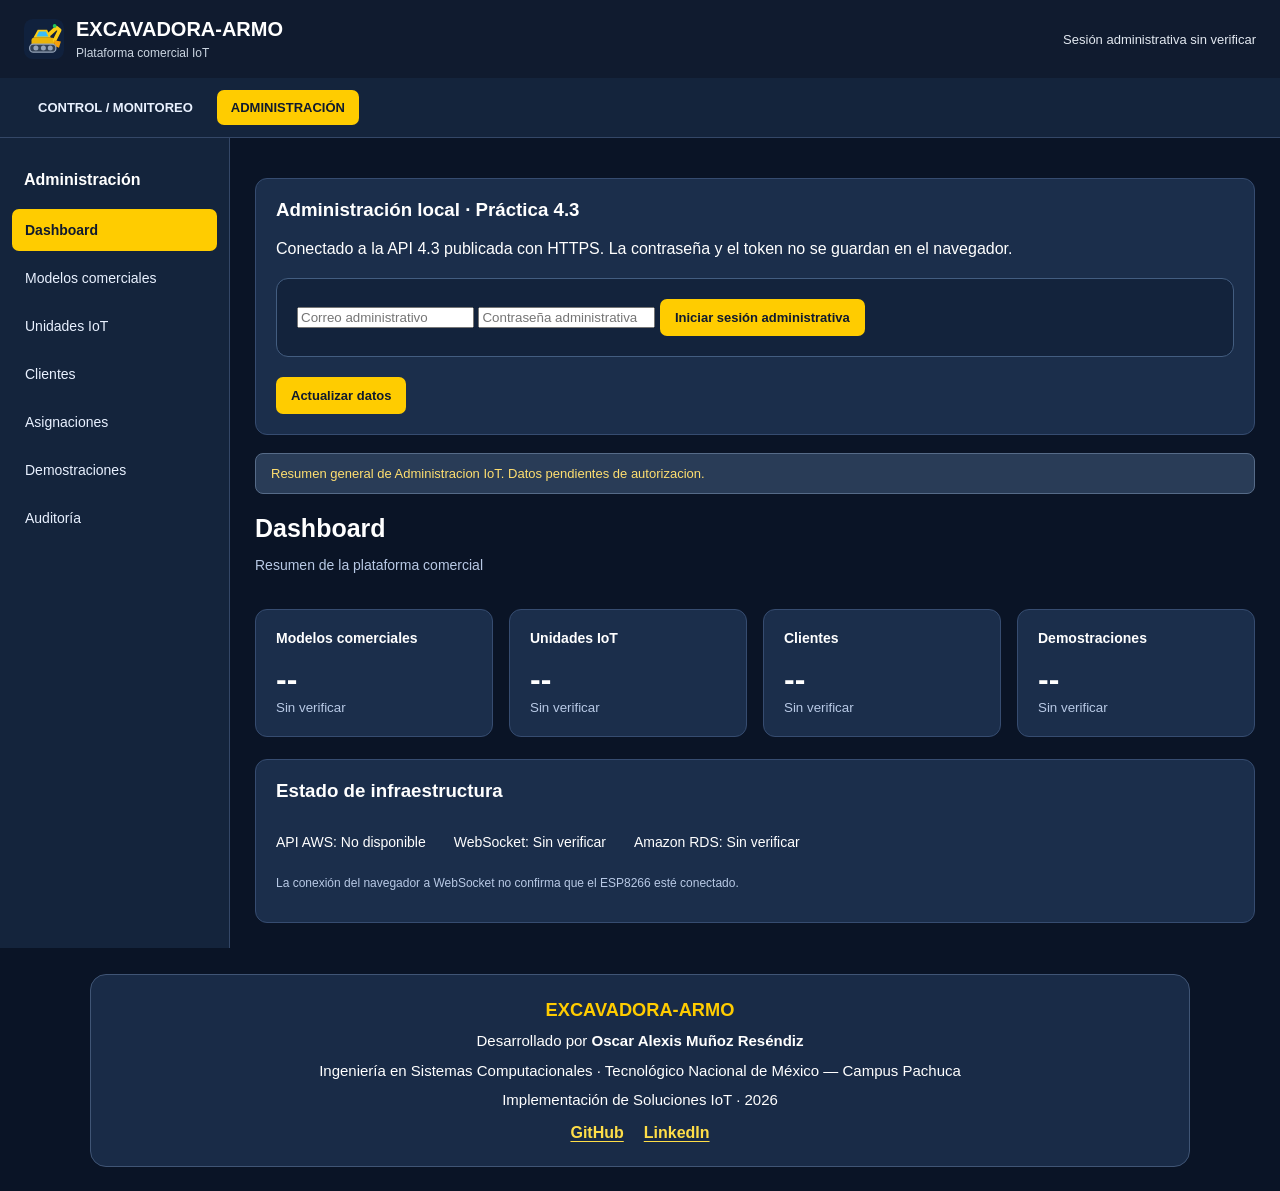
==== administracion.html @ 95da1e8e "Preparar interfaz EXCAVADORA-ARMO practica 4.3" ====
<!DOCTYPE html>
<html lang="es">
<head>
  <meta charset="UTF-8">
  <meta name="viewport"
        content="width=device-width, initial-scale=1.0">

  <meta name="theme-color" content="#172033">

  <title>Administración | EXCAVADORA-ARMO</title>

  <link rel="icon" href="assets/favicon.svg">
  <link rel="stylesheet" href="administracion.css">
  <link rel="stylesheet" href="armo-creditos-layout.css?v=1">

  <script type="module"
          src="js/administracion.js"></script>
  <link rel="stylesheet" href="administracion-extras.css">
  <link rel="stylesheet" href="admin-clientes.css">

  <link rel="stylesheet" href="armo-responsive-final.css?v=20261117-2">
</head>

<body>

  <header class="encabezado">
    <div class="marca">
      <img src="assets/favicon.svg"
           alt=""
           width="40"
           height="40">

      <div>
        <h1>EXCAVADORA-ARMO</h1>
        <p>Plataforma comercial IoT</p>
      </div>
    </div>

    <div class="sesion">
      <span id="estadoSesion">
        Sesión administrativa sin verificar
      </span>
    </div>
  </header>

  <nav class="navegacion" aria-label="Navegación principal">
    <a href="index.html">CONTROL / MONITOREO</a>
    <a href="administracion.html"
       class="activo"
       aria-current="page">
      ADMINISTRACIÓN
    </a>
  </nav>

  <div class="contenedor">

    <aside class="menu-lateral"
           aria-label="Secciones administrativas">

      <h2>Administración</h2>

      <button type="button"
              class="menu-btn activo"
              data-vista="dashboard">
        Dashboard
      </button>

      <button type="button"
              class="menu-btn"
              data-vista="modelos">
        Modelos comerciales
      </button>

      <button type="button"
              class="menu-btn"
              data-vista="vehiculos">
        Unidades IoT
      </button>

      <button type="button"
              class="menu-btn"
              data-vista="clientes">
        Clientes
      </button>

      <button type="button"
              class="menu-btn"
              data-vista="asignaciones">
        Asignaciones
      </button>

      <button type="button"
              class="menu-btn"
              data-vista="demos">
        Demostraciones
      </button>

      <button type="button"
              class="menu-btn"
              data-vista="auditoria">
        Auditoría
      </button>
    </aside>

    <main id="contenidoPrincipal">

      <div id="mensajeGlobal"
           class="mensaje"
           role="status"
           aria-live="polite">
        Panel de administración preparado.
        Los datos estarán disponibles cuando
        se integre el acceso autorizado.
      </div>

      <!-- DASHBOARD -->

      <section id="dashboard" class="vista activa">

        <div class="titulo-seccion">
          <div>
            <h2>Dashboard</h2>
            <p>Resumen de la plataforma comercial</p>
          </div>
        </div>

        <div class="tarjetas">

          <article class="tarjeta">
            <h3>Modelos comerciales</h3>
            <strong id="totalModelos">--</strong>
            <small>Sin verificar</small>
          </article>

          <article class="tarjeta">
            <h3>Unidades IoT</h3>
            <strong id="totalVehiculos">--</strong>
            <small>Sin verificar</small>
          </article>

          <article class="tarjeta">
            <h3>Clientes</h3>
            <strong id="totalClientes">--</strong>
            <small>Sin verificar</small>
          </article>

          <article class="tarjeta">
            <h3>Demostraciones</h3>
            <strong id="totalDemos">--</strong>
            <small>Sin verificar</small>
          </article>

        </div>

        <div class="panel">
          <h3>Estado de infraestructura</h3>

          <div class="indicadores">
            <p>API AWS: <span id="estadoAPI">Sin verificar</span></p>
            <p>WebSocket: <span id="estadoWSS">Sin verificar</span></p>
            <p>Amazon RDS: <span id="estadoRDS">Sin verificar</span></p>
          </div>

          <p class="nota">
            La conexión del navegador a WebSocket
            no confirma que el ESP8266 esté conectado.
          </p>
        </div>

      </section>

      <!-- MODELOS -->

      <section id="modelos" class="vista">

        <div class="titulo-seccion">
          <h2>Modelos comerciales</h2>
          <button class="accion" type="button"
                  data-accion="crear-modelo">
            Nuevo modelo
          </button>
        </div>

        <div class="panel">
          <p>
            Administración del catálogo de modelos IoT.
          </p>

          <div class="tabla-contenedor">
            <table>
              <thead>
                <tr>
                  <th>ID</th>
                  <th>Modelo</th>
                  <th>Descripción</th>
                  <th>Estado</th>
                  <th>Acciones</th>
                </tr>
              </thead>
              <tbody id="tablaModelos">
                <tr>
                  <td colspan="5" class="vacio">
                    Sin datos disponibles
                  </td>
                </tr>
              </tbody>
            </table>
          </div>
        </div>

      </section>

      <!-- UNIDADES -->

      <section id="vehiculos" class="vista">

        <div class="titulo-seccion">
          <h2>Unidades IoT</h2>
          <button class="accion" type="button"
                  data-accion="crear-unidad">
            Nueva unidad
          </button>
        </div>

        <div class="panel">
          <p>Inventario físico de vehículos IoT.</p>

          <div class="tabla-contenedor">
            <table>
              <thead>
                <tr>
                  <th>ID</th>
                  <th>Identificador</th>
                  <th>Modelo</th>
                  <th>Estado comercial</th>
                  <th>Propietario</th>
                  <th>Acciones</th>
                </tr>
              </thead>
              <tbody id="tablaVehiculos">
                <tr>
                  <td colspan="6" class="vacio">
                    Sin datos disponibles
                  </td>
                </tr>
              </tbody>
            </table>
          </div>
        </div>

      </section>

      <!-- CLIENTES -->

      <section id="clientes" class="vista">

        <div class="titulo-seccion">
          <h2>Clientes</h2>
          <button class="accion" type="button"
                  data-accion="crear-cliente">
            Nuevo cliente
          </button>
        </div>

        <div class="panel">
          <div class="tabla-contenedor">
            <table>
              <thead>
                <tr>
                  <th>ID</th>
                  <th>Nombre</th>
                  <th>Correo</th>
                  <th>Estado</th>
                  <th>Acciones</th>
                </tr>
              </thead>
              <tbody id="tablaClientes">
                <tr>
                  <td colspan="5" class="vacio">
                    Sin datos disponibles
                  </td>
                </tr>
              </tbody>
            </table>
          </div>
        </div>

      </section>

      <!-- ASIGNACIONES -->

      <section id="asignaciones" class="vista">

        <div class="titulo-seccion">
          <h2>Asignaciones</h2>
          <button class="accion" type="button"
                  data-accion="asignar-unidad">
            Asignar vehículo
          </button>
        </div>

        <div class="panel">
          <p>
            Relación entre compradores y unidades físicas.
          </p>

          <div class="tabla-contenedor">
            <table>
              <thead>
                <tr>
                  <th>Unidad</th>
                  <th>Cliente</th>
                  <th>Fecha</th>
                  <th>Estado</th>
                </tr>
              </thead>
              <tbody id="tablaAsignaciones">
                <tr>
                  <td colspan="4" class="vacio">
                    Sin datos disponibles
                  </td>
                </tr>
              </tbody>
            </table>
          </div>
        </div>

      </section>

      <!-- DEMOSTRACIONES -->

      <section id="demos" class="vista">

        <div class="titulo-seccion">
          <h2>Demostraciones IoT</h2>
          <button class="accion" type="button"
                  data-accion="crear-demo">
            Nueva demo
          </button>
        </div>

        <div class="panel">
          <p>
            Demostraciones de empresa y demostraciones
            privadas de compradores.
          </p>

          <div class="tabla-contenedor">
            <table>
              <thead>
                <tr>
                  <th>ID</th>
                  <th>Nombre</th>
                  <th>Tipo</th>
                  <th>Vehículo / Modelo</th>
                  <th>Duración</th>
                  <th>Acciones</th>
                </tr>
              </thead>
              <tbody id="tablaDemos">
                <tr>
                  <td colspan="6" class="vacio">
                    Sin datos disponibles
                  </td>
                </tr>
              </tbody>
            </table>
          </div>
        </div>

      </section>

      <!-- AUDITORIA -->

      <section id="auditoria" class="vista">

        <div class="titulo-seccion">
          <h2>Auditoría</h2>
        </div>

        <div class="panel">
          <p>
            Registro de operaciones administrativas
            y eventos de seguridad.
          </p>

          <div class="tabla-contenedor">
            <table>
              <thead>
                <tr>
                  <th>Fecha</th>
                  <th>Actor</th>
                  <th>Acción</th>
                  <th>Recurso</th>
                  <th>Resultado</th>
                </tr>
              </thead>
              <tbody id="tablaAuditoria">
                <tr>
                  <td colspan="5" class="vacio">
                    Sin datos disponibles
                  </td>
                </tr>
              </tbody>
            </table>
          </div>
        </div>

      </section>

    </main>
  </div>


  <script type="module" src="js/admin-inventario.js"></script>
  <script type="module" src="js/admin-clientes.js"></script>
<script defer src="js/admin-integracion.js?v=43-1024"></script>

<footer class="armo-creditos" aria-label="Créditos de EXCAVADORA-ARMO">
    <strong class="armo-creditos-titulo">EXCAVADORA-ARMO</strong>
    <p>Desarrollado por <strong>Oscar Alexis Muñoz Reséndiz</strong></p>
    <p>Ingeniería en Sistemas Computacionales · Tecnológico Nacional de México — Campus Pachuca</p>
    <p>Implementación de Soluciones IoT · 2026</p>
    <div class="armo-creditos-links">
      <a href="https://github.com/OscarM988/excavadora-armo-control" target="_blank" rel="noopener noreferrer">GitHub</a>
      <a href="https://www.linkedin.com/in/oscar-alexis-muñoz-resendiz-275098431/" target="_blank" rel="noopener noreferrer">LinkedIn</a>
    </div>
  </footer>
</body>
</html>
---- administracion.css ----
:root {
  --fondo: #f3f5fa;
  --blanco: #ffffff;
  --oscuro: #172033;
  --principal: #2456d3;
  --borde: #e0e5ee;
  --texto: #263247;
  --secundario: #627087;
}

* {
  box-sizing: border-box;
}

body {
  margin: 0;
  font-family: Arial, Helvetica, sans-serif;
  background: var(--fondo);
  color: var(--texto);
}

.encabezado {
  background: var(--oscuro);
  color: white;
  display: flex;
  align-items: center;
  justify-content: space-between;
  flex-wrap: wrap;
  gap: 15px;
  padding: 18px 24px;
}

.marca {
  display: flex;
  align-items: center;
  gap: 12px;
}

.marca h1 {
  font-size: 20px;
  margin: 0;
}

.marca p {
  font-size: 12px;
  margin: 5px 0 0;
  color: #cbd5e1;
}

.sesion {
  font-size: 13px;
  color: #e2e8f0;
}

.navegacion {
  background: white;
  display: flex;
  flex-wrap: wrap;
  gap: 10px;
  padding: 12px 24px;
  border-bottom: 1px solid var(--borde);
}

.navegacion a {
  text-decoration: none;
  color: var(--texto);
  font-size: 13px;
  font-weight: bold;
  padding: 10px 14px;
  border-radius: 7px;
}

.navegacion a.activo {
  background: var(--principal);
  color: white;
}

.contenedor {
  display: grid;
  grid-template-columns: 230px minmax(0, 1fr);
  min-height: 75vh;
}

.menu-lateral {
  background: white;
  padding: 20px 12px;
  border-right: 1px solid var(--borde);
}

.menu-lateral h2 {
  font-size: 16px;
  padding: 0 12px;
  margin-bottom: 20px;
}

.menu-btn {
  width: 100%;
  display: block;
  text-align: left;
  padding: 13px;
  margin-bottom: 6px;
  border: 0;
  border-radius: 7px;
  background: transparent;
  color: var(--texto);
  cursor: pointer;
  font-size: 14px;
}

.menu-btn:hover {
  background: #edf2ff;
}

.menu-btn.activo {
  background: #e8efff;
  color: #1744a3;
  font-weight: bold;
}

main {
  min-width: 0;
  padding: 25px;
}

.vista {
  display: none;
}

.vista.activa {
  display: block;
}

.titulo-seccion {
  display: flex;
  align-items: center;
  justify-content: space-between;
  flex-wrap: wrap;
  gap: 12px;
  margin-bottom: 22px;
}

.titulo-seccion h2 {
  margin: 0;
  font-size: 25px;
}

.titulo-seccion p {
  color: var(--secundario);
  font-size: 14px;
}

.tarjetas {
  display: grid;
  grid-template-columns: repeat(4, minmax(0, 1fr));
  gap: 16px;
  margin-bottom: 22px;
}

.tarjeta,
.panel {
  background: white;
  border: 1px solid var(--borde);
  border-radius: 12px;
  padding: 20px;
}

.tarjeta h3 {
  color: var(--secundario);
  font-size: 14px;
  margin: 0 0 15px;
}

.tarjeta strong {
  display: block;
  font-size: 32px;
  color: var(--oscuro);
}

.tarjeta small {
  color: var(--secundario);
}

.panel {
  margin-top: 15px;
}

.panel h3 {
  margin-top: 0;
}

.indicadores {
  display: flex;
  flex-wrap: wrap;
  gap: 12px 28px;
}

.indicadores p {
  font-size: 14px;
}

.nota {
  font-size: 12px;
  color: var(--secundario);
}

.tabla-contenedor {
  overflow-x: auto;
  margin-top: 16px;
}

table {
  width: 100%;
  border-collapse: collapse;
  min-width: 600px;
  font-size: 13px;
}

th {
  text-align: left;
  background: #edf2fa;
  color: var(--oscuro);
  padding: 13px;
}

td {
  padding: 13px;
  border-bottom: 1px solid var(--borde);
}

.vacio {
  text-align: center;
  color: var(--secundario);
  padding: 30px;
}

.accion {
  background: var(--principal);
  color: white;
  border: none;
  border-radius: 7px;
  padding: 11px 15px;
  font-size: 13px;
  cursor: pointer;
}

.accion:hover {
  background: #173fa5;
}

button:focus-visible,
a:focus-visible {
  outline: 3px solid #f59e0b;
  outline-offset: 2px;
}

.mensaje {
  background: #fff8e7;
  border: 1px solid #ead8a8;
  color: #684b13;
  border-radius: 8px;
  padding: 12px 15px;
  margin-bottom: 20px;
  font-size: 13px;
}

.pie {
  text-align: center;
  padding: 20px;
  background: var(--oscuro);
  color: #dce3ee;
  font-size: 12px;
}

@media (max-width: 1000px) {
  .tarjetas {
    grid-template-columns: repeat(2, minmax(0, 1fr));
  }
}

@media (max-width: 700px) {
  .contenedor {
    grid-template-columns: 1fr;
  }

  .menu-lateral {
    display: flex;
    gap: 7px;
    overflow-x: auto;
    padding: 12px;
    border-right: 0;
    border-bottom: 1px solid var(--borde);
  }

  .menu-lateral h2 {
    display: none;
  }

  .menu-btn {
    width: auto;
    flex: 0 0 auto;
    white-space: nowrap;
    margin: 0;
  }

  main {
    padding: 15px;
  }

  .tarjetas {
    grid-template-columns: repeat(2, minmax(0, 1fr));
    gap: 10px;
  }

  .tarjeta,
  .panel {
    padding: 15px;
  }

  .tarjeta strong {
    font-size: 25px;
  }

  .titulo-seccion h2 {
    font-size: 21px;
  }
}

@media (max-width: 380px) {
  .tarjetas {
    grid-template-columns: 1fr;
  }
}
---- armo-creditos-layout.css ----
/* EXCAVADORA-ARMO | Corrección de desplazamiento y créditos, 2026.
   No modifica el comportamiento de los controles físicos. */
html, body {
  height: auto !important;
  min-height: 100% !important;
  overflow-x: hidden !important;
  overflow-y: auto !important;
  overscroll-behavior-y: auto !important;
}
/* El contenido de CONTROL y MONITOREO debe crecer en vez de recortarse. */
#pantallaControl:not(.oculto) {
  height: auto !important;
  min-height: 0 !important;
  max-height: none !important;
  overflow: visible !important;
  padding-bottom: 22px !important;
}
#pantallaControl .panel[data-vista].vista-activa,
#pantallaControl > section[aria-label="Control principal de la excavadora"],
#pantallaControl .zona-controles-principales {
  height: auto !important;
  max-height: none !important;
  min-height: 0 !important;
  overflow: visible !important;
  flex-shrink: 0 !important;
}
#pantallaControl .zona-controles-principales { align-items: center !important; }
/* Mantener los controles en tres columnas y evitar solapamientos. */
#pantallaControl .zona-controles-principales > * { min-width: 0; }
#pantallaControl .bloque-joystick,
#pantallaControl .bloque-extras-centro { position: relative; z-index: 1; }
/* Los créditos se muestran dentro del área desplazable del CONTROL. */
.armo-creditos {
  box-sizing: border-box;
  display: block !important;
  visibility: visible !important;
  position: relative !important;
  clear: both;
  flex: 0 0 auto !important;
  width: min(100%, 1080px);
  height: auto !important;
  max-height: none !important;
  margin: 22px auto 12px !important;
  padding: 22px 16px !important;
  text-align: center;
  border-radius: 16px;
  border: 1px solid #405575;
  background: #192b47;
  color: #ffffff;
  font-family: Arial, Helvetica, sans-serif;
  overflow: visible !important;
}
.armo-creditos-titulo { display: block; color: #ffcc00; font-size: 1.1rem; margin-bottom: 10px; }
.armo-creditos p { margin: 7px auto; font-size: clamp(12px, 1.7vw, 14px); line-height: 1.45; }
.armo-creditos-links { display: flex; justify-content: center; gap: 22px; margin-top: 12px; flex-wrap: wrap; }
.armo-creditos a { color: #ffdc45; font-weight: 700; text-decoration: underline; text-underline-offset: 3px; }
.armo-creditos a:hover, .armo-creditos a:focus-visible { color: white; }
@media (max-width: 620px) {
  .armo-creditos { padding: 18px 12px !important; margin-top: 16px !important; }
}


/* ===== SCROLL RESPONSIVO GENERAL ===== */
html,
body {
    margin: 0;
    padding: 0;
    width: 100%;
    min-height: 100%;
    overflow-x: hidden;
    background: linear-gradient(90deg, #02112f 0%, #07183f 20%, #02112f 100%);
}

body {
    font-family: Arial, Helvetica, sans-serif;
}

/* El área principal ahora crece normal y tiene scroll vertical */
#pantallaControl {
    display: block !important;
    width: 100%;
    max-width: 1100px;
    margin: 0 auto;
    padding: 18px 12px 28px;
    box-sizing: border-box;
    overflow-x: hidden !important;
    overflow-y: auto !important;
}

/* Paneles */
#pantallaControl .panel,
.armo-creditos {
    width: 100%;
    box-sizing: border-box;
}

/* Zona principal de joysticks */
#pantallaControl .zona-controles-principales {
    display: flex !important;
    justify-content: space-between;
    align-items: center;
    gap: 28px;
    flex-wrap: wrap;
    height: auto !important;
    max-height: none !important;
    overflow: visible !important;
}

/* Bloques internos */
#pantallaControl .bloque-joystick,
#pantallaControl .bloque-extras-centro {
    flex: 1 1 280px;
    min-width: 260px;
    max-width: 100%;
    box-sizing: border-box;
}

/* Joysticks no se salen */
#pantallaControl .joystick-base {
    max-width: 100%;
    margin-left: auto;
    margin-right: auto;
}

/* Extras del centro */
#pantallaControl .extras-mini-grid {
    display: grid;
    grid-template-columns: repeat(2, minmax(110px, 1fr));
    gap: 12px;
    width: 100%;
    max-width: 240px;
    margin: 0 auto 14px;
}

/* Botón detener centrado */
#pantallaControl .btn-detener-central {
    display: flex;
    justify-content: center;
    align-items: center;
    margin: 14px auto 10px;
}

/* Panel de voz */
#panelControlVoz,
.control-voz-panel,
.seccion-control-voz {
    width: 100%;
    box-sizing: border-box;
}

/* Créditos */
.armo-creditos {
    display: block !important;
    visibility: visible !important;
    width: 100%;
    max-width: 100%;
    margin: 22px auto 10px !important;
    padding: 22px 16px !important;
    text-align: center;
    border-radius: 16px;
    border: 1px solid #405575;
    background: #192b47;
    color: #ffffff;
    overflow: visible !important;
}

.armo-creditos-titulo {
    display: block;
    color: #ffcc00;
    font-size: 1.2rem;
    margin-bottom: 10px;
    font-weight: 700;
}

.armo-creditos p {
    margin: 8px 0;
    font-size: 14px;
    line-height: 1.45;
}

.armo-creditos-links {
    display: flex;
    justify-content: center;
    gap: 20px;
    flex-wrap: wrap;
    margin-top: 12px;
}

.armo-creditos a {
    color: #ffd84d;
    font-weight: 700;
    text-decoration: underline;
}

.armo-creditos a:hover,
.armo-creditos a:focus {
    color: #ffffff;
}

/* ===== TABLET ===== */
@media (max-width: 900px) {
    #pantallaControl {
        padding: 16px 10px 24px;
    }

    #pantallaControl .zona-controles-principales {
        flex-direction: column;
        align-items: center;
        gap: 22px;
    }

    #pantallaControl .bloque-joystick,
    #pantallaControl .bloque-extras-centro {
        width: 100%;
        min-width: 0;
    }
}

/* ===== TELEFONO ===== */
@media (max-width: 640px) {
    #pantallaControl {
        padding: 14px 8px 22px;
    }

    #pantallaControl .extras-mini-grid {
        grid-template-columns: repeat(2, 1fr);
        max-width: 100%;
    }

    .armo-creditos {
        padding: 18px 12px !important;
        border-radius: 14px;
    }

    .armo-creditos p {
        font-size: 13px;
    }

    .armo-creditos-links {
        flex-direction: row;
        gap: 14px;
    }
}
---- administracion-extras.css ----
﻿/* ADMINISTRACION 4.3 - EXCAVADORA-ARMO */

:root {
  --oscuro: #101d34;
  --principal: #243d63;
  --amarillo: #ffcc00;
  --fondo: #0a1426;
  --texto: #e9f1ff;
}

body {
  background: var(--fondo);
  color: var(--texto);
}

.encabezado,
.pie {
  background: #101b2f;
}

.navegacion,
.menu-lateral {
  background: #14243c;
  border-color: #344767;
}

.navegacion a,
.menu-btn {
  color: #e9f1ff;
}

.navegacion a.activo,
.menu-btn.activo {
  background: var(--amarillo);
  color: #101a2e;
}

.menu-btn:hover {
  background: #304868;
  color: white;
}

.menu-lateral h2 {
  color: white;
}

.tarjeta,
.panel {
  background: #1b2e4b;
  color: white;
  border-color: #364c70;
}

.tarjeta h3,
.tarjeta strong,
.panel h3,
.titulo-seccion h2 {
  color: white;
}

.tarjeta small,
.titulo-seccion p,
.nota {
  color: #b8c9e5;
}

.accion {
  background: var(--amarillo);
  color: #101a2e;
  font-weight: bold;
}

.accion:hover {
  background: #ffe15a;
}

th {
  background: #273e60;
  color: var(--amarillo);
}

td {
  color: #e9f1ff;
  border-color: #364c70;
}

.vacio {
  color: #b8c9e5;
}

.mensaje {
  background: #293c57;
  border-color: #566b88;
  color: #ffdf70;
}

.form-admin {
  margin: 20px 0;
  padding: 20px;
  border-radius: 12px;
  background: #13233c;
  border: 1px solid #435d80;
}

.form-admin[hidden] {
  display: none;
}

.form-admin h3 {
  margin: 0 0 18px;
  color: var(--amarillo);
}

.form-grid {
  display: grid;
  grid-template-columns: repeat(2, minmax(0, 1fr));
  gap: 15px;
}

.campo-admin {
  display: flex;
  flex-direction: column;
  gap: 7px;
}

.campo-admin label {
  color: #e9f1ff;
  font-weight: bold;
  font-size: 13px;
}

.campo-admin input,
.campo-admin select,
.campo-admin textarea {
  width: 100%;
  background: #0c192d;
  border: 1px solid #547095;
  color: white;
  border-radius: 8px;
  padding: 12px;
  font: inherit;
}

.campo-admin input:focus,
.campo-admin select:focus,
.campo-admin textarea:focus {
  outline: 2px solid var(--amarillo);
}

.form-acciones {
  display: flex;
  flex-wrap: wrap;
  gap: 10px;
  margin-top: 18px;
}

.btn-secundario {
  border: 1px solid #7189aa;
  background: #304665;
  color: white;
  border-radius: 8px;
  padding: 11px 16px;
  cursor: pointer;
}

.etiqueta-borrador {
  color: #ffdb54;
  font-weight: bold;
}

.advertencia-admin {
  color: #ffdc85;
  font-size: 13px;
  line-height: 1.6;
}

@media(max-width: 650px) {
  .form-grid {
    grid-template-columns: 1fr;
  }

  .form-admin {
    padding: 14px;
  }
}
---- admin-clientes.css ----
﻿/* EXCAVADORA-ARMO - Clientes 4.3 */

.form-clientes {
  background: #13233c;
  color: #e9f1ff;
  border: 1px solid #435d80;
  border-radius: 12px;
  padding: 20px;
  margin: 15px 0;
}

.form-clientes[hidden] {
  display: none;
}

.form-clientes h3 {
  color: #ffcc00;
  margin-top: 0;
}

.clientes-grid {
  display: grid;
  grid-template-columns: repeat(2, minmax(0, 1fr));
  gap: 15px;
}

.clientes-campo {
  display: flex;
  flex-direction: column;
  gap: 8px;
}

.clientes-campo label {
  font-size: 13px;
  font-weight: bold;
}

.clientes-campo input,
.clientes-campo select {
  width: 100%;
  min-width: 0;
  padding: 12px;
  border-radius: 8px;
  border: 1px solid #547095;
  background: #0c192d;
  color: #ffffff;
  font: inherit;
}

.clientes-campo input:focus-visible,
.clientes-campo select:focus-visible {
  outline: 2px solid #ffcc00;
  outline-offset: 2px;
}

.clientes-acciones {
  display: flex;
  flex-wrap: wrap;
  gap: 12px;
  margin-top: 20px;
}

.clientes-acciones button {
  padding: 12px 16px;
  border-radius: 8px;
  cursor: pointer;
}

.clientes-cancelar {
  background: #304665;
  color: white;
  border: 1px solid #7189aa;
}

.clientes-nota {
  color: #ffdc85;
  font-size: 13px;
}

@media (max-width: 650px) {
  .clientes-grid {
    grid-template-columns: 1fr;
  }
  .form-clientes {
    padding: 14px;
  }
}
---- armo-responsive-final.css ----
/* EXCAVADORA-ARMO - correccion responsiva sin modificar JS fisico */
html, body {
  width:100% !important;
  height:auto !important;
  min-height:100% !important;
  overflow-x:hidden !important;
  overflow-y:auto !important;
  overscroll-behavior-y:auto !important;
}
body { display:block !important; }
/* La página debe crecer con los paneles y el footer. */
#pantallaControl:not(.oculto) {
  position:relative !important;
  display:flex !important;
  flex-direction:column !important;
  box-sizing:border-box !important;
  height:auto !important;
  min-height:100dvh !important;
  max-height:none !important;
  overflow:visible !important;
  margin-inline:auto !important;
  padding-bottom:20px !important;
}
#pantallaControl .panel[data-vista].vista-activa,
#pantallaControl > .panel[aria-label="Control principal de la excavadora"] {
  display:flex !important;
  flex-direction:column !important;
  flex:0 0 auto !important;
  height:auto !important;
  min-height:0 !important;
  max-height:none !important;
  overflow:visible !important;
}
#pantallaControl .zona-controles-principales {
  display:grid !important;
  grid-template-columns:minmax(0,1fr) minmax(150px,.9fr) minmax(0,1fr) !important;
  align-items:center !important;
  gap:clamp(10px,2vw,20px) !important;
  width:100% !important;
  height:auto !important;
  min-height:0 !important;
  max-height:none !important;
  overflow:visible !important;
}
#pantallaControl .bloque-joystick,
#pantallaControl .bloque-extras-centro { min-width:0 !important; height:auto !important; min-height:0 !important; position:relative !important; }
#pantallaControl .joystick-base {
  width:min(100%,245px) !important;
  height:auto !important;
  aspect-ratio:1 / 1 !important;
  flex-shrink:0 !important;
}
#pantallaControl .extras-mini-grid { width:min(100%,225px) !important; }
#pantallaControl .extras-mini-grid .btn-extra-mini { height:clamp(60px,7vw,90px) !important; }
#pantallaControl .btn-detener-central { min-height:58px !important; height:auto !important; }
/* Pie fuera del área limitada por la pantalla original. */
body > .armo-creditos {
  display:block !important;
  box-sizing:border-box;
  width:min(calc(100% - 28px),1100px) !important;
  max-width:1100px !important;
  height:auto !important;
  max-height:none !important;
  margin:26px auto 24px !important;
  padding:24px 18px !important;
  position:relative !important;
  visibility:visible !important;
  overflow:visible !important;
  clear:both;
  border:1px solid #405575;
  border-radius:16px;
  background:#192b47;
  color:#fff;
  text-align:center;
  font-family:Arial,Helvetica,sans-serif;
}
.armo-creditos-titulo {display:block;color:#ffcc00;font-weight:800;margin-bottom:9px;font-size:1.14rem;}
.armo-creditos p {margin:7px 0;font-size:clamp(12px,1.6vw,15px);line-height:1.5;}
.armo-creditos-links {display:flex;justify-content:center;gap:20px;flex-wrap:wrap;margin-top:12px;}
.armo-creditos-links a {color:#ffde48;font-weight:bold;text-decoration:underline;text-underline-offset:3px;}
@media (max-width:750px) {
  #pantallaControl .zona-controles-principales {
    grid-template-columns:repeat(2,minmax(0,1fr)) !important;
    gap:14px 10px !important;
    align-items:start !important;
  }
  #pantallaControl .bloque-joystick:first-child {grid-column:1;grid-row:1;}
  #pantallaControl .bloque-joystick:last-child {grid-column:2;grid-row:1;}
  #pantallaControl .bloque-extras-centro {grid-column:1/-1;grid-row:2;}
  #pantallaControl .joystick-base {width:min(100%,220px) !important;}
  #pantallaControl .extras-mini-grid {width:min(100%,320px) !important;}
  #pantallaControl .extras-mini-grid .btn-extra-mini {height:68px !important;}
  #pantallaControl .navegacion-armo {flex-wrap:wrap;}
  body > .armo-creditos {padding:18px 12px !important;}
}
@media (max-width:410px) {
  #pantallaControl .joystick-base {width:min(100%,165px) !important;}
  #pantallaControl .zona-controles-principales {gap:12px 6px !important;}
  #pantallaControl .bloque-joystick h3 {font-size:12px !important;}
  #pantallaControl .joystick-estado {font-size:10px !important;}
}
@media (max-height:500px) and (orientation:landscape) {
  #pantallaControl .joystick-base {width:min(100%,150px) !important;}
}
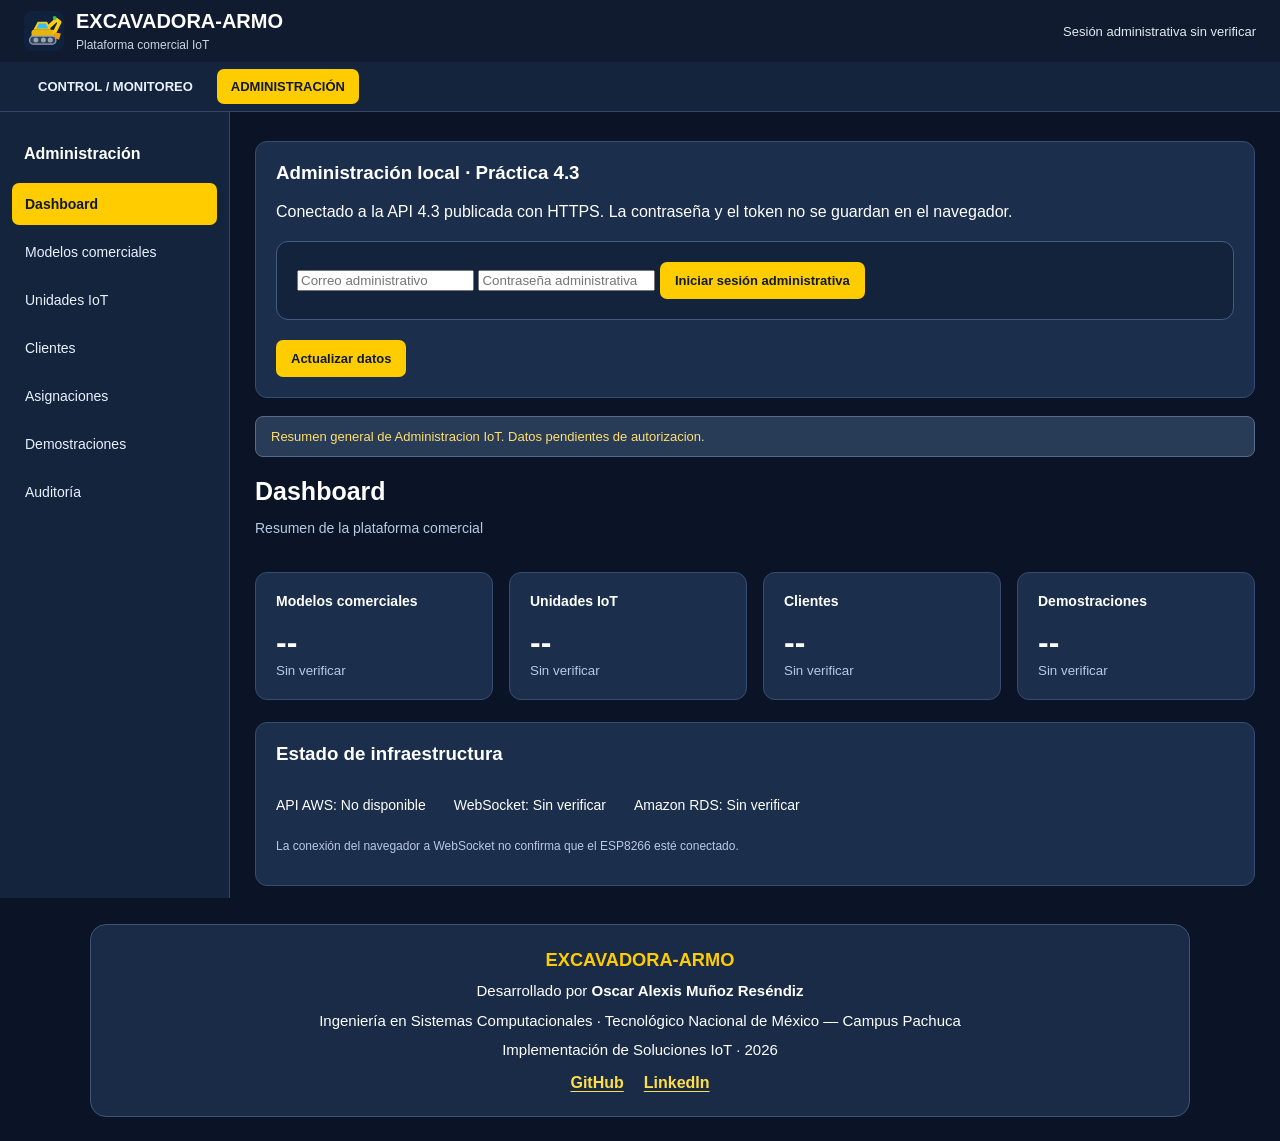
==== commit 2f78a335: "Joystick sostenido con parada segura y administracion sin scroll general" ====
--- a/administracion.html
+++ b/administracion.html
@@ -11,15 +11,16 @@
   <title>Administración | EXCAVADORA-ARMO</title>
 
   <link rel="icon" href="assets/favicon.svg">
-  <link rel="stylesheet" href="administracion.css">
-  <link rel="stylesheet" href="armo-creditos-layout.css?v=1">
+  <link rel="stylesheet" href="css/administracion.css">
+  <link rel="stylesheet" href="css/armo-creditos-layout.css?v=1">
 
   <script type="module"
-          src="js/administracion.js"></script>
-  <link rel="stylesheet" href="administracion-extras.css">
-  <link rel="stylesheet" href="admin-clientes.css">
-
-  <link rel="stylesheet" href="armo-responsive-final.css?v=20261117-2">
+          src="assets/js/administracion.js"></script>
+  <link rel="stylesheet" href="css/administracion-extras.css">
+  <link rel="stylesheet" href="css/admin-clientes.css">
+
+  <link rel="stylesheet" href="css/armo-responsive-final.css?v=20261117-2">
+  <link rel="stylesheet" href="css/armo-admin-sin-scroll.css?v=1">
 </head>
 
 <body>
@@ -413,9 +414,9 @@
   </div>
 
 
-  <script type="module" src="js/admin-inventario.js"></script>
-  <script type="module" src="js/admin-clientes.js"></script>
-<script defer src="js/admin-integracion.js?v=43-1024"></script>
+  <script type="module" src="assets/js/admin-inventario.js"></script>
+  <script type="module" src="assets/js/admin-clientes.js"></script>
+<script defer src="assets/js/admin-integracion.js?v=43-1024"></script>
 
 <footer class="armo-creditos" aria-label="Créditos de EXCAVADORA-ARMO">
     <strong class="armo-creditos-titulo">EXCAVADORA-ARMO</strong>
--- a/css/administracion.css
+++ b/css/administracion.css
@@ -0,0 +1,333 @@
+
+:root {
+  --fondo: #f3f5fa;
+  --blanco: #ffffff;
+  --oscuro: #172033;
+  --principal: #2456d3;
+  --borde: #e0e5ee;
+  --texto: #263247;
+  --secundario: #627087;
+}
+
+* {
+  box-sizing: border-box;
+}
+
+body {
+  margin: 0;
+  font-family: Arial, Helvetica, sans-serif;
+  background: var(--fondo);
+  color: var(--texto);
+}
+
+.encabezado {
+  background: var(--oscuro);
+  color: white;
+  display: flex;
+  align-items: center;
+  justify-content: space-between;
+  flex-wrap: wrap;
+  gap: 15px;
+  padding: 18px 24px;
+}
+
+.marca {
+  display: flex;
+  align-items: center;
+  gap: 12px;
+}
+
+.marca h1 {
+  font-size: 20px;
+  margin: 0;
+}
+
+.marca p {
+  font-size: 12px;
+  margin: 5px 0 0;
+  color: #cbd5e1;
+}
+
+.sesion {
+  font-size: 13px;
+  color: #e2e8f0;
+}
+
+.navegacion {
+  background: white;
+  display: flex;
+  flex-wrap: wrap;
+  gap: 10px;
+  padding: 12px 24px;
+  border-bottom: 1px solid var(--borde);
+}
+
+.navegacion a {
+  text-decoration: none;
+  color: var(--texto);
+  font-size: 13px;
+  font-weight: bold;
+  padding: 10px 14px;
+  border-radius: 7px;
+}
+
+.navegacion a.activo {
+  background: var(--principal);
+  color: white;
+}
+
+.contenedor {
+  display: grid;
+  grid-template-columns: 230px minmax(0, 1fr);
+  min-height: 75vh;
+}
+
+.menu-lateral {
+  background: white;
+  padding: 20px 12px;
+  border-right: 1px solid var(--borde);
+}
+
+.menu-lateral h2 {
+  font-size: 16px;
+  padding: 0 12px;
+  margin-bottom: 20px;
+}
+
+.menu-btn {
+  width: 100%;
+  display: block;
+  text-align: left;
+  padding: 13px;
+  margin-bottom: 6px;
+  border: 0;
+  border-radius: 7px;
+  background: transparent;
+  color: var(--texto);
+  cursor: pointer;
+  font-size: 14px;
+}
+
+.menu-btn:hover {
+  background: #edf2ff;
+}
+
+.menu-btn.activo {
+  background: #e8efff;
+  color: #1744a3;
+  font-weight: bold;
+}
+
+main {
+  min-width: 0;
+  padding: 25px;
+}
+
+.vista {
+  display: none;
+}
+
+.vista.activa {
+  display: block;
+}
+
+.titulo-seccion {
+  display: flex;
+  align-items: center;
+  justify-content: space-between;
+  flex-wrap: wrap;
+  gap: 12px;
+  margin-bottom: 22px;
+}
+
+.titulo-seccion h2 {
+  margin: 0;
+  font-size: 25px;
+}
+
+.titulo-seccion p {
+  color: var(--secundario);
+  font-size: 14px;
+}
+
+.tarjetas {
+  display: grid;
+  grid-template-columns: repeat(4, minmax(0, 1fr));
+  gap: 16px;
+  margin-bottom: 22px;
+}
+
+.tarjeta,
+.panel {
+  background: white;
+  border: 1px solid var(--borde);
+  border-radius: 12px;
+  padding: 20px;
+}
+
+.tarjeta h3 {
+  color: var(--secundario);
+  font-size: 14px;
+  margin: 0 0 15px;
+}
+
+.tarjeta strong {
+  display: block;
+  font-size: 32px;
+  color: var(--oscuro);
+}
+
+.tarjeta small {
+  color: var(--secundario);
+}
+
+.panel {
+  margin-top: 15px;
+}
+
+.panel h3 {
+  margin-top: 0;
+}
+
+.indicadores {
+  display: flex;
+  flex-wrap: wrap;
+  gap: 12px 28px;
+}
+
+.indicadores p {
+  font-size: 14px;
+}
+
+.nota {
+  font-size: 12px;
+  color: var(--secundario);
+}
+
+.tabla-contenedor {
+  overflow-x: auto;
+  margin-top: 16px;
+}
+
+table {
+  width: 100%;
+  border-collapse: collapse;
+  min-width: 600px;
+  font-size: 13px;
+}
+
+th {
+  text-align: left;
+  background: #edf2fa;
+  color: var(--oscuro);
+  padding: 13px;
+}
+
+td {
+  padding: 13px;
+  border-bottom: 1px solid var(--borde);
+}
+
+.vacio {
+  text-align: center;
+  color: var(--secundario);
+  padding: 30px;
+}
+
+.accion {
+  background: var(--principal);
+  color: white;
+  border: none;
+  border-radius: 7px;
+  padding: 11px 15px;
+  font-size: 13px;
+  cursor: pointer;
+}
+
+.accion:hover {
+  background: #173fa5;
+}
+
+button:focus-visible,
+a:focus-visible {
+  outline: 3px solid #f59e0b;
+  outline-offset: 2px;
+}
+
+.mensaje {
+  background: #fff8e7;
+  border: 1px solid #ead8a8;
+  color: #684b13;
+  border-radius: 8px;
+  padding: 12px 15px;
+  margin-bottom: 20px;
+  font-size: 13px;
+}
+
+.pie {
+  text-align: center;
+  padding: 20px;
+  background: var(--oscuro);
+  color: #dce3ee;
+  font-size: 12px;
+}
+
+@media (max-width: 1000px) {
+  .tarjetas {
+    grid-template-columns: repeat(2, minmax(0, 1fr));
+  }
+}
+
+@media (max-width: 700px) {
+  .contenedor {
+    grid-template-columns: 1fr;
+  }
+
+  .menu-lateral {
+    display: flex;
+    gap: 7px;
+    overflow-x: auto;
+    padding: 12px;
+    border-right: 0;
+    border-bottom: 1px solid var(--borde);
+  }
+
+  .menu-lateral h2 {
+    display: none;
+  }
+
+  .menu-btn {
+    width: auto;
+    flex: 0 0 auto;
+    white-space: nowrap;
+    margin: 0;
+  }
+
+  main {
+    padding: 15px;
+  }
+
+  .tarjetas {
+    grid-template-columns: repeat(2, minmax(0, 1fr));
+    gap: 10px;
+  }
+
+  .tarjeta,
+  .panel {
+    padding: 15px;
+  }
+
+  .tarjeta strong {
+    font-size: 25px;
+  }
+
+  .titulo-seccion h2 {
+    font-size: 21px;
+  }
+}
+
+@media (max-width: 380px) {
+  .tarjetas {
+    grid-template-columns: 1fr;
+  }
+}
--- a/css/armo-creditos-layout.css
+++ b/css/armo-creditos-layout.css
@@ -0,0 +1,243 @@
+/* EXCAVADORA-ARMO | Corrección de desplazamiento y créditos, 2026.
+   No modifica el comportamiento de los controles físicos. */
+html, body {
+  height: auto !important;
+  min-height: 100% !important;
+  overflow-x: hidden !important;
+  overflow-y: auto !important;
+  overscroll-behavior-y: auto !important;
+}
+/* El contenido de CONTROL y MONITOREO debe crecer en vez de recortarse. */
+#pantallaControl:not(.oculto) {
+  height: auto !important;
+  min-height: 0 !important;
+  max-height: none !important;
+  overflow: visible !important;
+  padding-bottom: 22px !important;
+}
+#pantallaControl .panel[data-vista].vista-activa,
+#pantallaControl > section[aria-label="Control principal de la excavadora"],
+#pantallaControl .zona-controles-principales {
+  height: auto !important;
+  max-height: none !important;
+  min-height: 0 !important;
+  overflow: visible !important;
+  flex-shrink: 0 !important;
+}
+#pantallaControl .zona-controles-principales { align-items: center !important; }
+/* Mantener los controles en tres columnas y evitar solapamientos. */
+#pantallaControl .zona-controles-principales > * { min-width: 0; }
+#pantallaControl .bloque-joystick,
+#pantallaControl .bloque-extras-centro { position: relative; z-index: 1; }
+/* Los créditos se muestran dentro del área desplazable del CONTROL. */
+.armo-creditos {
+  box-sizing: border-box;
+  display: block !important;
+  visibility: visible !important;
+  position: relative !important;
+  clear: both;
+  flex: 0 0 auto !important;
+  width: min(100%, 1080px);
+  height: auto !important;
+  max-height: none !important;
+  margin: 22px auto 12px !important;
+  padding: 22px 16px !important;
+  text-align: center;
+  border-radius: 16px;
+  border: 1px solid #405575;
+  background: #192b47;
+  color: #ffffff;
+  font-family: Arial, Helvetica, sans-serif;
+  overflow: visible !important;
+}
+.armo-creditos-titulo { display: block; color: #ffcc00; font-size: 1.1rem; margin-bottom: 10px; }
+.armo-creditos p { margin: 7px auto; font-size: clamp(12px, 1.7vw, 14px); line-height: 1.45; }
+.armo-creditos-links { display: flex; justify-content: center; gap: 22px; margin-top: 12px; flex-wrap: wrap; }
+.armo-creditos a { color: #ffdc45; font-weight: 700; text-decoration: underline; text-underline-offset: 3px; }
+.armo-creditos a:hover, .armo-creditos a:focus-visible { color: white; }
+@media (max-width: 620px) {
+  .armo-creditos { padding: 18px 12px !important; margin-top: 16px !important; }
+}
+
+
+/* ===== SCROLL RESPONSIVO GENERAL ===== */
+html,
+body {
+    margin: 0;
+    padding: 0;
+    width: 100%;
+    min-height: 100%;
+    overflow-x: hidden;
+    background: linear-gradient(90deg, #02112f 0%, #07183f 20%, #02112f 100%);
+}
+
+body {
+    font-family: Arial, Helvetica, sans-serif;
+}
+
+/* El área principal ahora crece normal y tiene scroll vertical */
+#pantallaControl {
+    display: block !important;
+    width: 100%;
+    max-width: 1100px;
+    margin: 0 auto;
+    padding: 18px 12px 28px;
+    box-sizing: border-box;
+    overflow-x: hidden !important;
+    overflow-y: auto !important;
+}
+
+/* Paneles */
+#pantallaControl .panel,
+.armo-creditos {
+    width: 100%;
+    box-sizing: border-box;
+}
+
+/* Zona principal de joysticks */
+#pantallaControl .zona-controles-principales {
+    display: flex !important;
+    justify-content: space-between;
+    align-items: center;
+    gap: 28px;
+    flex-wrap: wrap;
+    height: auto !important;
+    max-height: none !important;
+    overflow: visible !important;
+}
+
+/* Bloques internos */
+#pantallaControl .bloque-joystick,
+#pantallaControl .bloque-extras-centro {
+    flex: 1 1 280px;
+    min-width: 260px;
+    max-width: 100%;
+    box-sizing: border-box;
+}
+
+/* Joysticks no se salen */
+#pantallaControl .joystick-base {
+    max-width: 100%;
+    margin-left: auto;
+    margin-right: auto;
+}
+
+/* Extras del centro */
+#pantallaControl .extras-mini-grid {
+    display: grid;
+    grid-template-columns: repeat(2, minmax(110px, 1fr));
+    gap: 12px;
+    width: 100%;
+    max-width: 240px;
+    margin: 0 auto 14px;
+}
+
+/* Botón detener centrado */
+#pantallaControl .btn-detener-central {
+    display: flex;
+    justify-content: center;
+    align-items: center;
+    margin: 14px auto 10px;
+}
+
+/* Panel de voz */
+#panelControlVoz,
+.control-voz-panel,
+.seccion-control-voz {
+    width: 100%;
+    box-sizing: border-box;
+}
+
+/* Créditos */
+.armo-creditos {
+    display: block !important;
+    visibility: visible !important;
+    width: 100%;
+    max-width: 100%;
+    margin: 22px auto 10px !important;
+    padding: 22px 16px !important;
+    text-align: center;
+    border-radius: 16px;
+    border: 1px solid #405575;
+    background: #192b47;
+    color: #ffffff;
+    overflow: visible !important;
+}
+
+.armo-creditos-titulo {
+    display: block;
+    color: #ffcc00;
+    font-size: 1.2rem;
+    margin-bottom: 10px;
+    font-weight: 700;
+}
+
+.armo-creditos p {
+    margin: 8px 0;
+    font-size: 14px;
+    line-height: 1.45;
+}
+
+.armo-creditos-links {
+    display: flex;
+    justify-content: center;
+    gap: 20px;
+    flex-wrap: wrap;
+    margin-top: 12px;
+}
+
+.armo-creditos a {
+    color: #ffd84d;
+    font-weight: 700;
+    text-decoration: underline;
+}
+
+.armo-creditos a:hover,
+.armo-creditos a:focus {
+    color: #ffffff;
+}
+
+/* ===== TABLET ===== */
+@media (max-width: 900px) {
+    #pantallaControl {
+        padding: 16px 10px 24px;
+    }
+
+    #pantallaControl .zona-controles-principales {
+        flex-direction: column;
+        align-items: center;
+        gap: 22px;
+    }
+
+    #pantallaControl .bloque-joystick,
+    #pantallaControl .bloque-extras-centro {
+        width: 100%;
+        min-width: 0;
+    }
+}
+
+/* ===== TELEFONO ===== */
+@media (max-width: 640px) {
+    #pantallaControl {
+        padding: 14px 8px 22px;
+    }
+
+    #pantallaControl .extras-mini-grid {
+        grid-template-columns: repeat(2, 1fr);
+        max-width: 100%;
+    }
+
+    .armo-creditos {
+        padding: 18px 12px !important;
+        border-radius: 14px;
+    }
+
+    .armo-creditos p {
+        font-size: 13px;
+    }
+
+    .armo-creditos-links {
+        flex-direction: row;
+        gap: 14px;
+    }
+}
--- a/css/administracion-extras.css
+++ b/css/administracion-extras.css
@@ -0,0 +1,185 @@
+﻿/* ADMINISTRACION 4.3 - EXCAVADORA-ARMO */
+
+:root {
+  --oscuro: #101d34;
+  --principal: #243d63;
+  --amarillo: #ffcc00;
+  --fondo: #0a1426;
+  --texto: #e9f1ff;
+}
+
+body {
+  background: var(--fondo);
+  color: var(--texto);
+}
+
+.encabezado,
+.pie {
+  background: #101b2f;
+}
+
+.navegacion,
+.menu-lateral {
+  background: #14243c;
+  border-color: #344767;
+}
+
+.navegacion a,
+.menu-btn {
+  color: #e9f1ff;
+}
+
+.navegacion a.activo,
+.menu-btn.activo {
+  background: var(--amarillo);
+  color: #101a2e;
+}
+
+.menu-btn:hover {
+  background: #304868;
+  color: white;
+}
+
+.menu-lateral h2 {
+  color: white;
+}
+
+.tarjeta,
+.panel {
+  background: #1b2e4b;
+  color: white;
+  border-color: #364c70;
+}
+
+.tarjeta h3,
+.tarjeta strong,
+.panel h3,
+.titulo-seccion h2 {
+  color: white;
+}
+
+.tarjeta small,
+.titulo-seccion p,
+.nota {
+  color: #b8c9e5;
+}
+
+.accion {
+  background: var(--amarillo);
+  color: #101a2e;
+  font-weight: bold;
+}
+
+.accion:hover {
+  background: #ffe15a;
+}
+
+th {
+  background: #273e60;
+  color: var(--amarillo);
+}
+
+td {
+  color: #e9f1ff;
+  border-color: #364c70;
+}
+
+.vacio {
+  color: #b8c9e5;
+}
+
+.mensaje {
+  background: #293c57;
+  border-color: #566b88;
+  color: #ffdf70;
+}
+
+.form-admin {
+  margin: 20px 0;
+  padding: 20px;
+  border-radius: 12px;
+  background: #13233c;
+  border: 1px solid #435d80;
+}
+
+.form-admin[hidden] {
+  display: none;
+}
+
+.form-admin h3 {
+  margin: 0 0 18px;
+  color: var(--amarillo);
+}
+
+.form-grid {
+  display: grid;
+  grid-template-columns: repeat(2, minmax(0, 1fr));
+  gap: 15px;
+}
+
+.campo-admin {
+  display: flex;
+  flex-direction: column;
+  gap: 7px;
+}
+
+.campo-admin label {
+  color: #e9f1ff;
+  font-weight: bold;
+  font-size: 13px;
+}
+
+.campo-admin input,
+.campo-admin select,
+.campo-admin textarea {
+  width: 100%;
+  background: #0c192d;
+  border: 1px solid #547095;
+  color: white;
+  border-radius: 8px;
+  padding: 12px;
+  font: inherit;
+}
+
+.campo-admin input:focus,
+.campo-admin select:focus,
+.campo-admin textarea:focus {
+  outline: 2px solid var(--amarillo);
+}
+
+.form-acciones {
+  display: flex;
+  flex-wrap: wrap;
+  gap: 10px;
+  margin-top: 18px;
+}
+
+.btn-secundario {
+  border: 1px solid #7189aa;
+  background: #304665;
+  color: white;
+  border-radius: 8px;
+  padding: 11px 16px;
+  cursor: pointer;
+}
+
+.etiqueta-borrador {
+  color: #ffdb54;
+  font-weight: bold;
+}
+
+.advertencia-admin {
+  color: #ffdc85;
+  font-size: 13px;
+  line-height: 1.6;
+}
+
+@media(max-width: 650px) {
+  .form-grid {
+    grid-template-columns: 1fr;
+  }
+
+  .form-admin {
+    padding: 14px;
+  }
+}
--- a/css/admin-clientes.css
+++ b/css/admin-clientes.css
@@ -0,0 +1,87 @@
+﻿/* EXCAVADORA-ARMO - Clientes 4.3 */
+
+.form-clientes {
+  background: #13233c;
+  color: #e9f1ff;
+  border: 1px solid #435d80;
+  border-radius: 12px;
+  padding: 20px;
+  margin: 15px 0;
+}
+
+.form-clientes[hidden] {
+  display: none;
+}
+
+.form-clientes h3 {
+  color: #ffcc00;
+  margin-top: 0;
+}
+
+.clientes-grid {
+  display: grid;
+  grid-template-columns: repeat(2, minmax(0, 1fr));
+  gap: 15px;
+}
+
+.clientes-campo {
+  display: flex;
+  flex-direction: column;
+  gap: 8px;
+}
+
+.clientes-campo label {
+  font-size: 13px;
+  font-weight: bold;
+}
+
+.clientes-campo input,
+.clientes-campo select {
+  width: 100%;
+  min-width: 0;
+  padding: 12px;
+  border-radius: 8px;
+  border: 1px solid #547095;
+  background: #0c192d;
+  color: #ffffff;
+  font: inherit;
+}
+
+.clientes-campo input:focus-visible,
+.clientes-campo select:focus-visible {
+  outline: 2px solid #ffcc00;
+  outline-offset: 2px;
+}
+
+.clientes-acciones {
+  display: flex;
+  flex-wrap: wrap;
+  gap: 12px;
+  margin-top: 20px;
+}
+
+.clientes-acciones button {
+  padding: 12px 16px;
+  border-radius: 8px;
+  cursor: pointer;
+}
+
+.clientes-cancelar {
+  background: #304665;
+  color: white;
+  border: 1px solid #7189aa;
+}
+
+.clientes-nota {
+  color: #ffdc85;
+  font-size: 13px;
+}
+
+@media (max-width: 650px) {
+  .clientes-grid {
+    grid-template-columns: 1fr;
+  }
+  .form-clientes {
+    padding: 14px;
+  }
+}
--- a/css/armo-responsive-final.css
+++ b/css/armo-responsive-final.css
@@ -0,0 +1,104 @@
+/* EXCAVADORA-ARMO - correccion responsiva sin modificar JS fisico */
+html, body {
+  width:100% !important;
+  height:auto !important;
+  min-height:100% !important;
+  overflow-x:hidden !important;
+  overflow-y:auto !important;
+  overscroll-behavior-y:auto !important;
+}
+body { display:block !important; }
+/* La página debe crecer con los paneles y el footer. */
+#pantallaControl:not(.oculto) {
+  position:relative !important;
+  display:flex !important;
+  flex-direction:column !important;
+  box-sizing:border-box !important;
+  height:auto !important;
+  min-height:100dvh !important;
+  max-height:none !important;
+  overflow:visible !important;
+  margin-inline:auto !important;
+  padding-bottom:20px !important;
+}
+#pantallaControl .panel[data-vista].vista-activa,
+#pantallaControl > .panel[aria-label="Control principal de la excavadora"] {
+  display:flex !important;
+  flex-direction:column !important;
+  flex:0 0 auto !important;
+  height:auto !important;
+  min-height:0 !important;
+  max-height:none !important;
+  overflow:visible !important;
+}
+#pantallaControl .zona-controles-principales {
+  display:grid !important;
+  grid-template-columns:minmax(0,1fr) minmax(150px,.9fr) minmax(0,1fr) !important;
+  align-items:center !important;
+  gap:clamp(10px,2vw,20px) !important;
+  width:100% !important;
+  height:auto !important;
+  min-height:0 !important;
+  max-height:none !important;
+  overflow:visible !important;
+}
+#pantallaControl .bloque-joystick,
+#pantallaControl .bloque-extras-centro { min-width:0 !important; height:auto !important; min-height:0 !important; position:relative !important; }
+#pantallaControl .joystick-base {
+  width:min(100%,245px) !important;
+  height:auto !important;
+  aspect-ratio:1 / 1 !important;
+  flex-shrink:0 !important;
+}
+#pantallaControl .extras-mini-grid { width:min(100%,225px) !important; }
+#pantallaControl .extras-mini-grid .btn-extra-mini { height:clamp(60px,7vw,90px) !important; }
+#pantallaControl .btn-detener-central { min-height:58px !important; height:auto !important; }
+/* Pie fuera del área limitada por la pantalla original. */
+body > .armo-creditos {
+  display:block !important;
+  box-sizing:border-box;
+  width:min(calc(100% - 28px),1100px) !important;
+  max-width:1100px !important;
+  height:auto !important;
+  max-height:none !important;
+  margin:26px auto 24px !important;
+  padding:24px 18px !important;
+  position:relative !important;
+  visibility:visible !important;
+  overflow:visible !important;
+  clear:both;
+  border:1px solid #405575;
+  border-radius:16px;
+  background:#192b47;
+  color:#fff;
+  text-align:center;
+  font-family:Arial,Helvetica,sans-serif;
+}
+.armo-creditos-titulo {display:block;color:#ffcc00;font-weight:800;margin-bottom:9px;font-size:1.14rem;}
+.armo-creditos p {margin:7px 0;font-size:clamp(12px,1.6vw,15px);line-height:1.5;}
+.armo-creditos-links {display:flex;justify-content:center;gap:20px;flex-wrap:wrap;margin-top:12px;}
+.armo-creditos-links a {color:#ffde48;font-weight:bold;text-decoration:underline;text-underline-offset:3px;}
+@media (max-width:750px) {
+  #pantallaControl .zona-controles-principales {
+    grid-template-columns:repeat(2,minmax(0,1fr)) !important;
+    gap:14px 10px !important;
+    align-items:start !important;
+  }
+  #pantallaControl .bloque-joystick:first-child {grid-column:1;grid-row:1;}
+  #pantallaControl .bloque-joystick:last-child {grid-column:2;grid-row:1;}
+  #pantallaControl .bloque-extras-centro {grid-column:1/-1;grid-row:2;}
+  #pantallaControl .joystick-base {width:min(100%,220px) !important;}
+  #pantallaControl .extras-mini-grid {width:min(100%,320px) !important;}
+  #pantallaControl .extras-mini-grid .btn-extra-mini {height:68px !important;}
+  #pantallaControl .navegacion-armo {flex-wrap:wrap;}
+  body > .armo-creditos {padding:18px 12px !important;}
+}
+@media (max-width:410px) {
+  #pantallaControl .joystick-base {width:min(100%,165px) !important;}
+  #pantallaControl .zona-controles-principales {gap:12px 6px !important;}
+  #pantallaControl .bloque-joystick h3 {font-size:12px !important;}
+  #pantallaControl .joystick-estado {font-size:10px !important;}
+}
+@media (max-height:500px) and (orientation:landscape) {
+  #pantallaControl .joystick-base {width:min(100%,150px) !important;}
+}
--- a/css/armo-admin-sin-scroll.css
+++ b/css/armo-admin-sin-scroll.css
@@ -0,0 +1,16 @@
+/* EXCAVADORA-ARMO - administracion de altura fija, sin scroll de pagina. */
+@media (min-width: 701px) {
+  html, body { height: 100%; overflow: hidden; }
+  body { height: 100vh; height: 100dvh; display: flex; flex-direction: column; min-height: 0; }
+  .encabezado, .navegacion, .armo-creditos, .pie { flex-shrink: 0; }
+  .encabezado { padding-top: 10px; padding-bottom: 10px; }
+  .navegacion { padding-top: 7px; padding-bottom: 7px; }
+  .contenedor { flex: 1 1 auto; min-height: 0 !important; overflow: hidden; }
+  .menu-lateral { min-height: 0; overflow-y: auto; }
+  .contenedor > main { min-height: 0; overflow-y: auto; overscroll-behavior: contain; padding-top: 14px; padding-bottom: 12px; }
+  .armo-creditos { padding-top: 4px !important; padding-bottom: 4px !important; }
+}
+@media (max-width: 700px) {
+  html, body { min-height: 100%; }
+  body { overflow-x: hidden; }
+}
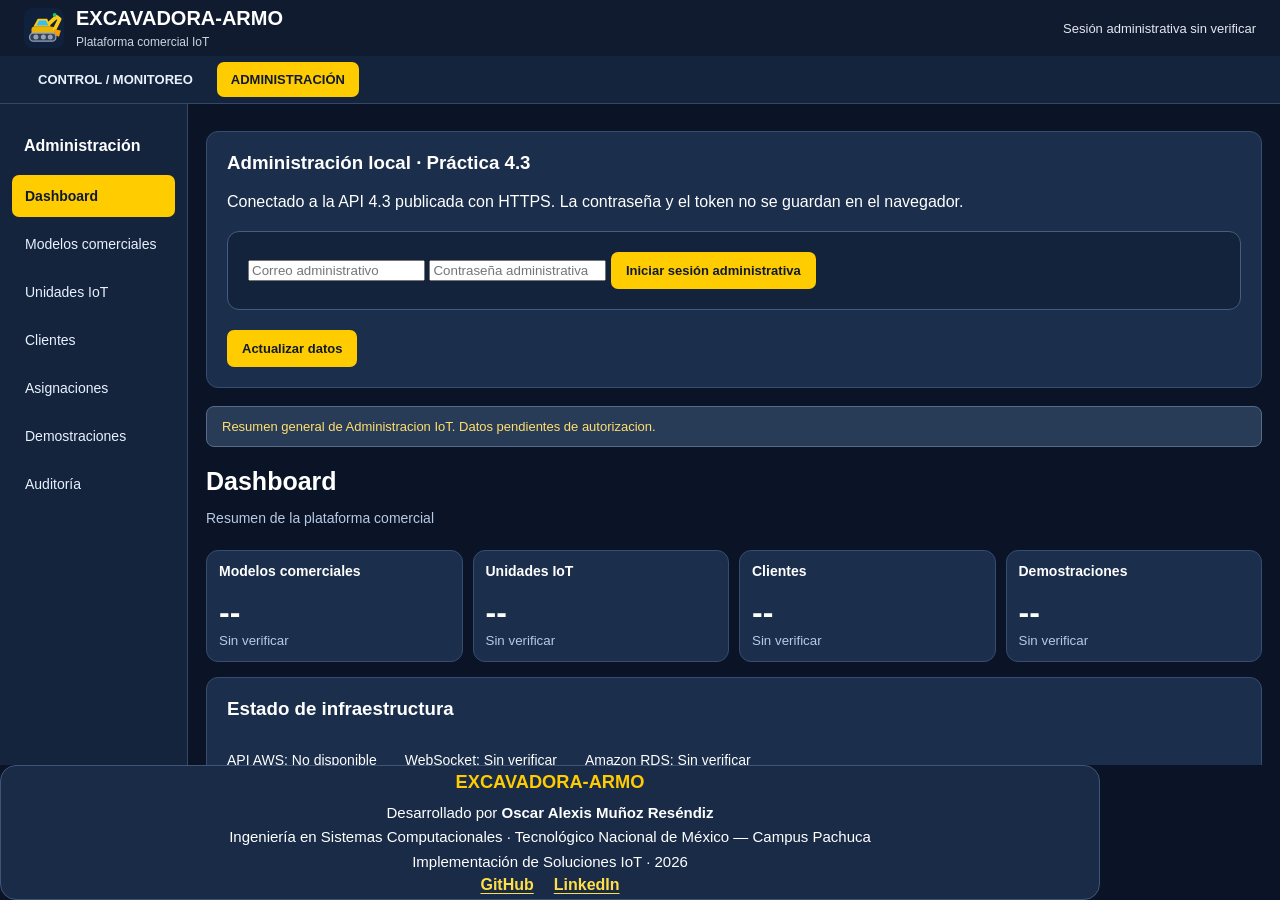
==== commit 18cf2bb1: "Corregir scroll general de administracion e indicadores de extras" ====
--- a/administracion.html
+++ b/administracion.html
@@ -21,6 +21,7 @@
 
   <link rel="stylesheet" href="css/armo-responsive-final.css?v=20261117-2">
   <link rel="stylesheet" href="css/armo-admin-sin-scroll.css?v=1">
+  <link rel="stylesheet" href="css/armo-admin-sin-scroll-v2.css?v=2">
 </head>
 
 <body>
--- a/css/armo-admin-sin-scroll-v2.css
+++ b/css/armo-admin-sin-scroll-v2.css
@@ -0,0 +1,44 @@
+/* ARMO: pagina fija. Solo el contenido de secciones extensas puede desplazarse. */
+@media (min-width: 701px) {
+  html, html body { height: 100% !important; max-height: 100% !important; overflow: hidden !important; }
+  html body {
+    margin: 0 !important;
+    min-height: 0 !important;
+    height: 100vh !important;
+    height: 100dvh !important;
+    display: grid !important;
+    grid-template-rows: auto auto minmax(0, 1fr) auto !important;
+    overflow: hidden !important;
+  }
+  body > .encabezado, body > .navegacion, body > .armo-creditos { min-height: 0; margin: 0 !important; }
+  body > .encabezado { padding-top: 7px !important; padding-bottom: 7px !important; }
+  body > .navegacion { padding-top: 6px !important; padding-bottom: 6px !important; }
+  body > .contenedor {
+    height: 100% !important;
+    min-height: 0 !important;
+    max-height: 100% !important;
+    display: grid !important;
+    grid-template-columns: 188px minmax(0,1fr) !important;
+    overflow: hidden !important;
+  }
+  body > .contenedor > .menu-lateral { height: 100%; min-height: 0; overflow-y: auto; overscroll-behavior: contain; }
+  body > .contenedor > main {
+    height: 100% !important;
+    min-height: 0 !important;
+    max-height: 100% !important;
+    overflow-x: hidden !important;
+    overflow-y: auto !important;
+    overscroll-behavior: contain;
+    padding: 12px 18px !important;
+  }
+  body > .armo-creditos { padding: 5px 10px !important; max-height: 100px; overflow: hidden; }
+  body > .armo-creditos p { margin: 2px !important; }
+  body > .armo-creditos .armo-creditos-links { margin-top: 3px !important; }
+  #dashboard .tarjetas { gap: 10px; margin-bottom: 12px; }
+  #dashboard .tarjeta { padding: 12px !important; }
+  #dashboard .titulo-seccion { margin-bottom: 10px; }
+}
+@media (max-width: 700px) {
+  html, body { overflow-x: hidden; }
+  /* En pantallas pequenas se permite desplazamiento para conservar accesibilidad. */
+}
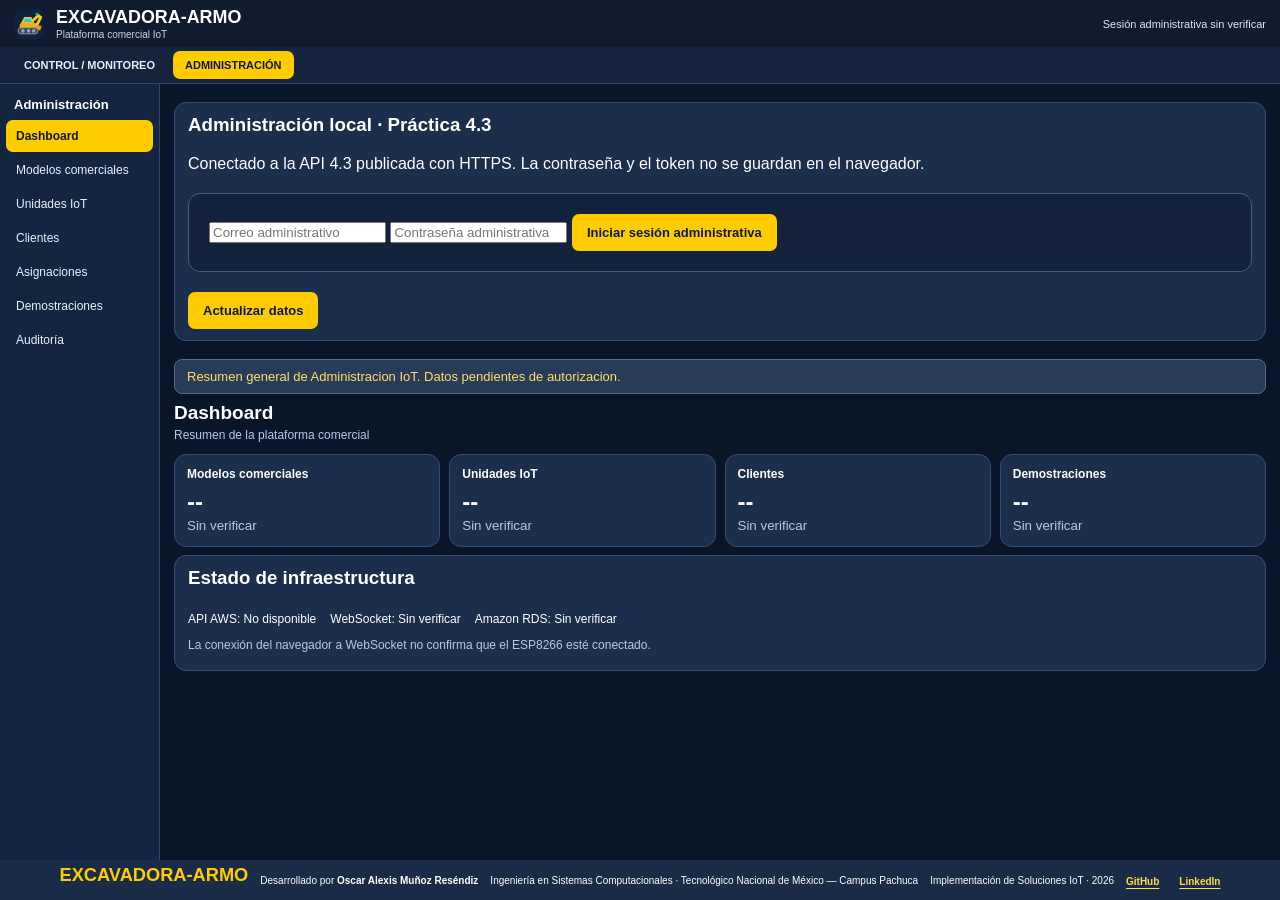
==== commit f0f8b6a5: "Corregir layout responsivo de administracion sin scroll de pagina" ====
--- a/administracion.html
+++ b/administracion.html
@@ -22,6 +22,7 @@
   <link rel="stylesheet" href="css/armo-responsive-final.css?v=20261117-2">
   <link rel="stylesheet" href="css/armo-admin-sin-scroll.css?v=1">
   <link rel="stylesheet" href="css/armo-admin-sin-scroll-v2.css?v=2">
+  <link rel="stylesheet" href="css/armo-admin-responsive-v3.css?v=3">
 </head>
 
 <body>
--- a/css/armo-admin-responsive-v3.css
+++ b/css/armo-admin-responsive-v3.css
@@ -0,0 +1,187 @@
+/* EXCAVADORA-ARMO | Administración adaptable v3
+   Sin scroll de documento; contenido interno navegable si es más largo. */
+html:has(body > .contenedor),
+html:has(body > .contenedor) body {
+  height: 100% !important;
+  min-height: 0 !important;
+  max-height: 100% !important;
+  width: 100% !important;
+  margin: 0 !important;
+  overflow: hidden !important;
+  overscroll-behavior: none;
+}
+html:has(body > .contenedor) body {
+  display: grid !important;
+  grid-template-columns: minmax(0,1fr) !important;
+  grid-template-rows: auto auto minmax(0,1fr) auto !important;
+  height: 100vh !important;
+  height: 100dvh !important;
+  background: #091629 !important;
+}
+body > .encabezado {
+  grid-row: 1 !important;
+  grid-column: 1 !important;
+  min-height: 0 !important;
+  padding: 7px 14px !important;
+  margin: 0 !important;
+  gap: 8px !important;
+  flex-wrap: nowrap !important;
+}
+body > .encabezado .marca { min-width: 0; }
+body > .encabezado .marca img { width: 30px !important; height: 30px !important; }
+body > .encabezado .marca h1 { font-size: clamp(13px,1.4vw,18px) !important; }
+body > .encabezado .marca p { margin: 1px 0 0 !important; font-size: 10px !important; }
+body > .encabezado .sesion { text-align: right; font-size: 11px !important; max-width: 38%; }
+body > .navegacion {
+  grid-row: 2 !important;
+  grid-column: 1 !important;
+  margin: 0 !important;
+  min-height: 0 !important;
+  padding: 4px 12px !important;
+  gap: 6px !important;
+  align-items: center;
+  flex-wrap: nowrap !important;
+  overflow-x: auto;
+}
+body > .navegacion a { white-space: nowrap; padding: 8px 12px !important; font-size: 11px !important; }
+body > .contenedor {
+  grid-row: 3 !important;
+  grid-column: 1 !important;
+  display: grid !important;
+  grid-template-columns: 160px minmax(0,1fr) !important;
+  grid-template-rows: minmax(0,1fr) !important;
+  height: 100% !important;
+  max-height: 100% !important;
+  min-height: 0 !important;
+  min-width: 0 !important;
+  overflow: hidden !important;
+  padding: 0 !important;
+  margin: 0 !important;
+}
+body > .contenedor > .menu-lateral {
+  min-height: 0 !important;
+  min-width: 0 !important;
+  max-height: 100% !important;
+  height: 100% !important;
+  overflow: auto !important;
+  padding: 9px 6px !important;
+  background: #132540 !important;
+  scrollbar-width: none;
+}
+body > .contenedor > .menu-lateral::-webkit-scrollbar,
+body > .contenedor > main::-webkit-scrollbar { display: none; }
+body > .contenedor > .menu-lateral h2 { font-size: 13px !important; padding: 0 8px; margin: 4px 0 8px !important; }
+body > .contenedor > .menu-lateral .menu-btn {
+  min-width: 0 !important;
+  margin: 2px 0 !important;
+  padding: 9px 10px !important;
+  font-size: 12px !important;
+}
+body > .contenedor > main {
+  min-width: 0 !important;
+  min-height: 0 !important;
+  height: 100% !important;
+  max-height: 100% !important;
+  overflow-x: hidden !important;
+  overflow-y: auto !important;
+  overscroll-behavior: contain;
+  scrollbar-width: none;
+  padding: 10px 14px !important;
+  margin: 0 !important;
+}
+/* El pie antiguo duplicado no ocupa espacio. Los créditos permanecen visibles. */
+body > footer.pie { display: none !important; }
+body > footer.armo-creditos {
+  grid-row: 4 !important;
+  grid-column: 1 !important;
+  display: flex !important;
+  flex-direction: row !important;
+  flex-wrap: wrap !important;
+  align-items: center !important;
+  justify-content: center !important;
+  gap: 2px 12px !important;
+  min-width: 0 !important;
+  width: 100% !important;
+  max-width: none !important;
+  min-height: 0 !important;
+  max-height: 62px !important;
+  overflow: hidden !important;
+  padding: 5px 10px !important;
+  margin: 0 !important;
+  border-radius: 0 !important;
+  border: 0 !important;
+  font-size: 10px !important;
+  line-height: 1.15 !important;
+}
+body > footer.armo-creditos p { display: inline !important; margin: 0 !important; padding: 0 !important; font-size: inherit !important; }
+body > footer.armo-creditos p a { margin: 0 4px !important; }
+/* Compactar dashboard sin recortar información ni formularios. */
+body > .contenedor main .panel,
+body > .contenedor main .tarjeta { padding: 11px 13px !important; }
+body > .contenedor main .panel { margin-top: 8px !important; }
+body > .contenedor main .titulo-seccion { margin-bottom: 8px !important; }
+body > .contenedor main .titulo-seccion h2 { font-size: 19px !important; }
+body > .contenedor main .titulo-seccion p { margin: 4px 0 !important; font-size: 12px !important; }
+body > .contenedor main .tarjetas { gap: 9px !important; margin-bottom: 8px !important; }
+body > .contenedor main .tarjeta h3 { margin-bottom: 7px !important; font-size: 12px !important; }
+body > .contenedor main .tarjeta strong { font-size: 24px !important; }
+body > .contenedor main .indicadores { gap: 5px 14px !important; }
+body > .contenedor main .indicadores p { margin: 5px 0 !important; font-size: 12px !important; }
+body > .contenedor main .nota { margin: 7px 0 !important; }
+body > .contenedor main .mensaje { padding: 9px 12px !important; margin: 0 0 8px !important; }
+body > .contenedor main :is(input,select,textarea,button) { max-width: 100%; }
+body > .contenedor main .tabla-contenedor { max-width: 100%; overflow-x: auto !important; -webkit-overflow-scrolling: touch; }
+@media (max-width: 900px) {
+ body > .contenedor { grid-template-columns: 132px minmax(0,1fr) !important; }
+ body > .contenedor main .tarjetas { grid-template-columns: repeat(2,minmax(0,1fr)) !important; }
+ body > .contenedor main { padding: 8px 10px !important; }
+}
+@media (max-width: 600px) {
+ body > .encabezado { padding: 5px 8px !important; }
+ body > .encabezado .marca { gap: 5px !important; }
+ body > .encabezado .marca h1 { font-size: 13px !important; }
+ body > .encabezado .marca p { font-size: 9px !important; }
+ body > .encabezado .sesion { font-size: 9px !important; max-width: 34%; }
+ body > .navegacion { padding: 3px 6px !important; }
+ body > .navegacion a { padding: 7px 8px !important; font-size: 10px !important; }
+ body > .contenedor { grid-template-columns: minmax(0,1fr) !important; grid-template-rows: auto minmax(0,1fr) !important; }
+ body > .contenedor > .menu-lateral {
+   height: auto !important;
+   max-height: 62px !important;
+   display: flex !important;
+   align-items: center !important;
+   flex-wrap: nowrap !important;
+   overflow-x: auto !important;
+   overflow-y: hidden !important;
+   gap: 4px !important;
+   padding: 5px 7px !important;
+ }
+ body > .contenedor > .menu-lateral h2 { display:none !important; }
+ body > .contenedor > .menu-lateral .menu-btn {
+   display: inline-flex !important;
+   flex: 0 0 auto !important;
+   width: auto !important;
+   white-space: nowrap !important;
+   padding: 8px 10px !important;
+   font-size: 11px !important;
+ }
+ body > .contenedor > main { padding: 8px !important; overflow-y: auto !important; }
+ body > .contenedor main .tarjetas { grid-template-columns: repeat(2,minmax(0,1fr)) !important; gap: 6px !important; }
+ body > .contenedor main .tarjeta { padding: 8px !important; }
+ body > .contenedor main .titulo-seccion { gap: 5px !important; }
+ body > .contenedor main .titulo-seccion h2 { font-size: 17px !important; }
+ body > footer.armo-creditos { max-height: 55px !important; padding: 4px !important; gap: 1px 8px !important; font-size: 9px !important; }
+ body > footer.armo-creditos p:nth-of-type(3),
+ body > footer.armo-creditos p:nth-of-type(4),
+ body > footer.armo-creditos p:nth-of-type(5) { display:none !important; }
+}
+@media (max-width: 350px) {
+ body > .contenedor main .tarjetas { grid-template-columns: minmax(0,1fr) !important; }
+ body > .encabezado .sesion { max-width: 30%; }
+}
+@media (max-height: 690px) and (min-width: 601px) {
+ body > footer.armo-creditos { max-height: 38px !important; }
+ body > footer.armo-creditos p:nth-of-type(3),
+ body > footer.armo-creditos p:nth-of-type(4),
+ body > footer.armo-creditos p:nth-of-type(5) { display:none !important; }
+}
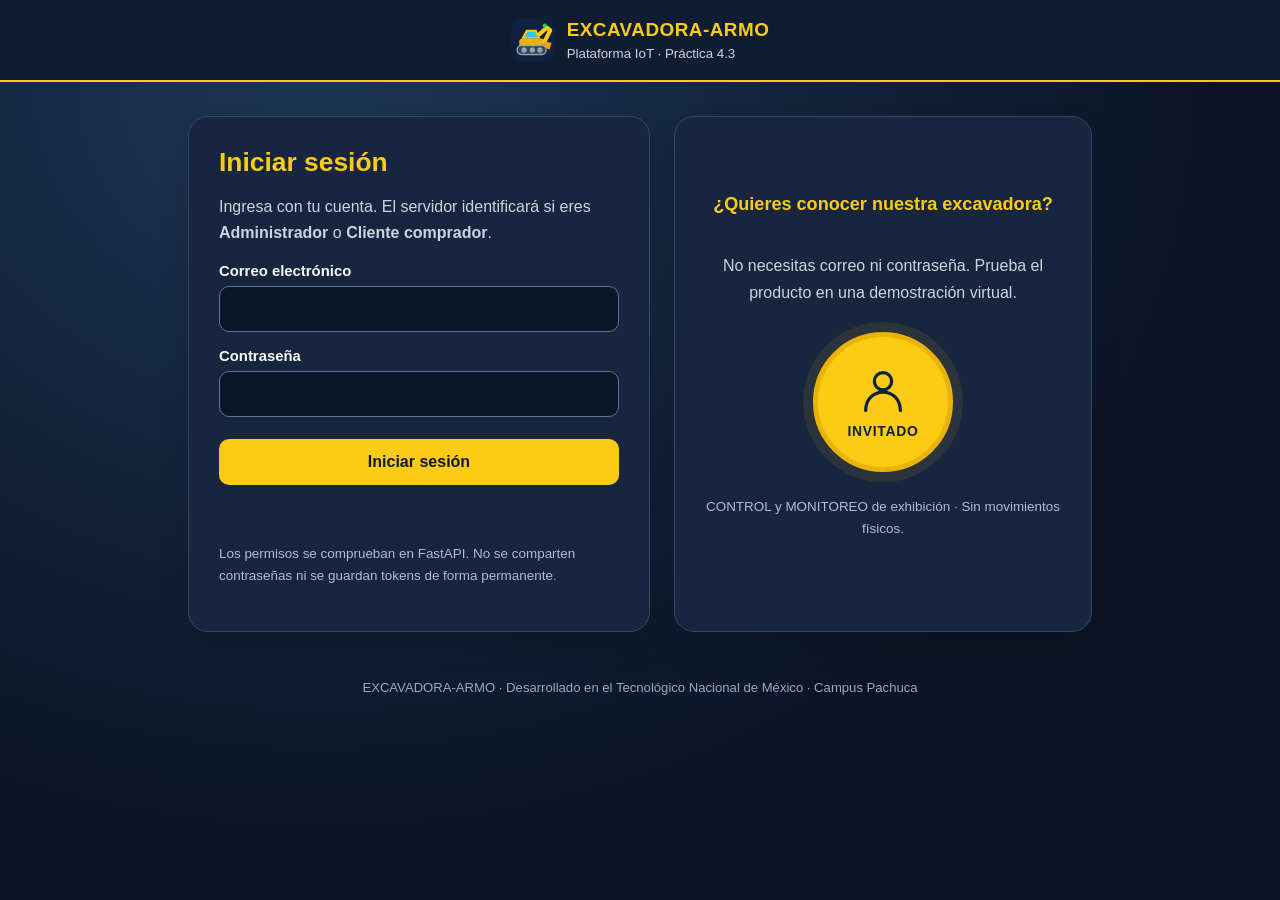
==== commit 1b14188b: "Integrar login por roles con CONTROL y MONITOREO originales" ====
--- a/administracion.html
+++ b/administracion.html
@@ -23,6 +23,7 @@
   <link rel="stylesheet" href="css/armo-admin-sin-scroll.css?v=1">
   <link rel="stylesheet" href="css/armo-admin-sin-scroll-v2.css?v=2">
   <link rel="stylesheet" href="css/armo-admin-responsive-v3.css?v=3">
+  <script src="assets/js/armo-guard-43.js?v=20261125"></script>
 </head>
 
 <body>
@@ -48,7 +49,7 @@
   </header>
 
   <nav class="navegacion" aria-label="Navegación principal">
-    <a href="index.html">CONTROL / MONITOREO</a>
+    <a href="index.html">INICIO</a>
     <a href="administracion.html"
        class="activo"
        aria-current="page">
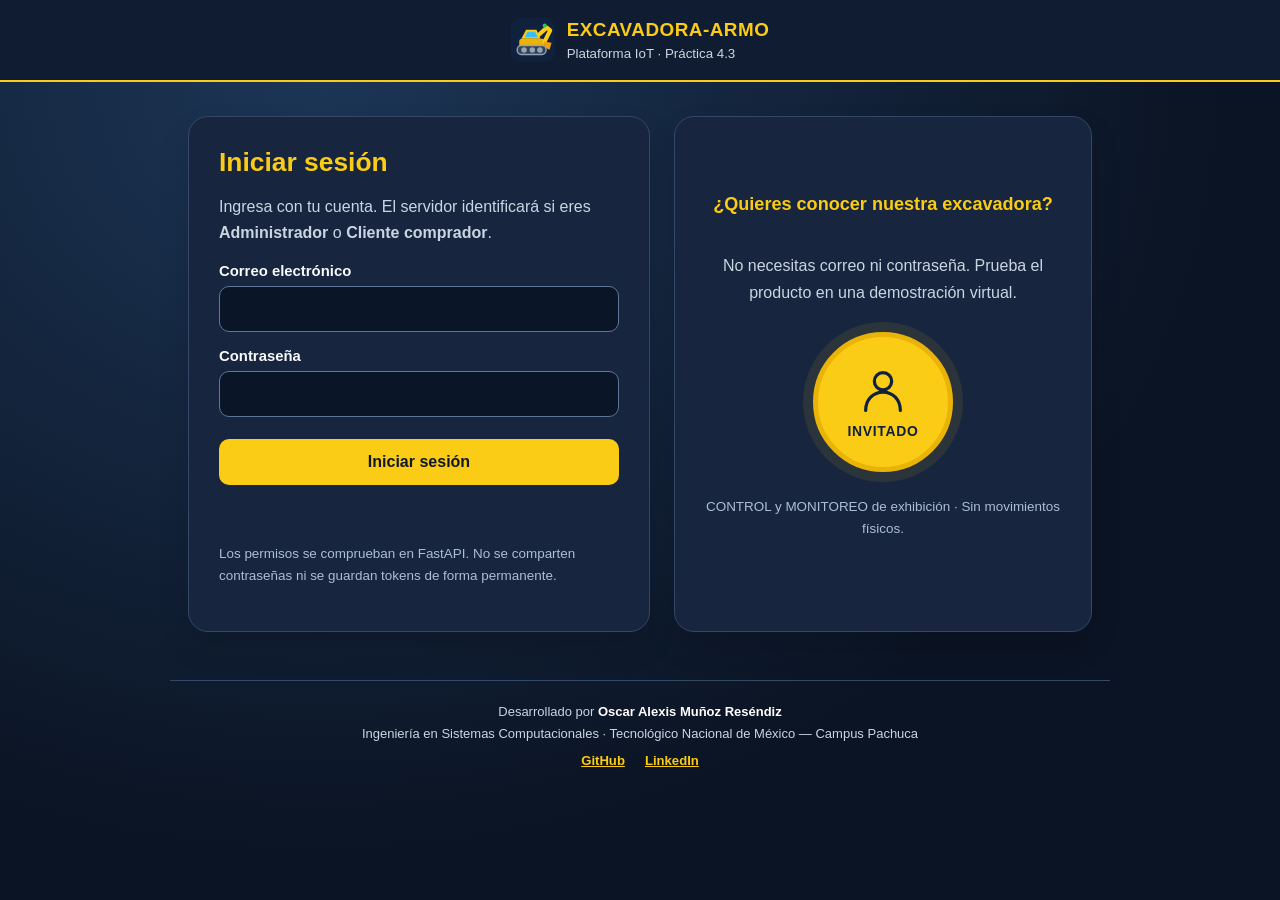
==== commit 6a8f5322: "Centrar panel invitado y agregar Editor DEMOS en Administracion" ====
--- a/administracion.html
+++ b/administracion.html
@@ -12,6 +12,7 @@
 
   <link rel="icon" href="assets/favicon.svg">
   <link rel="stylesheet" href="css/administracion.css">
+  <style>/* ARMO-EDITOR-ADMIN-V6 */ #adminAbrirEditorDemos[hidden] { display: none !important; }</style>
   <link rel="stylesheet" href="css/armo-creditos-layout.css?v=1">
 
   <script type="module"
@@ -345,6 +346,14 @@
         </div>
 
         <div class="panel">
+          <!-- ARMO-EDITOR-ADMIN-V6: visible solamente tras autenticar al administrador -->
+          <div style="display:flex;gap:12px;align-items:center;flex-wrap:wrap;margin-bottom:20px">
+            <a id="adminAbrirEditorDemos" href="editor-demos.html" class="accion" hidden
+               style="display:inline-flex;align-items:center;min-height:42px;text-decoration:none;font-weight:bold;background:#facc15;color:#172033">
+              ✎ Abrir editor de DEMOS
+            </a>
+            <small style="color:#526279">Solo administradores · Orden, duración y pausa de movimientos</small>
+          </div>
           <p>
             Demostraciones de empresa y demostraciones
             privadas de compradores.
